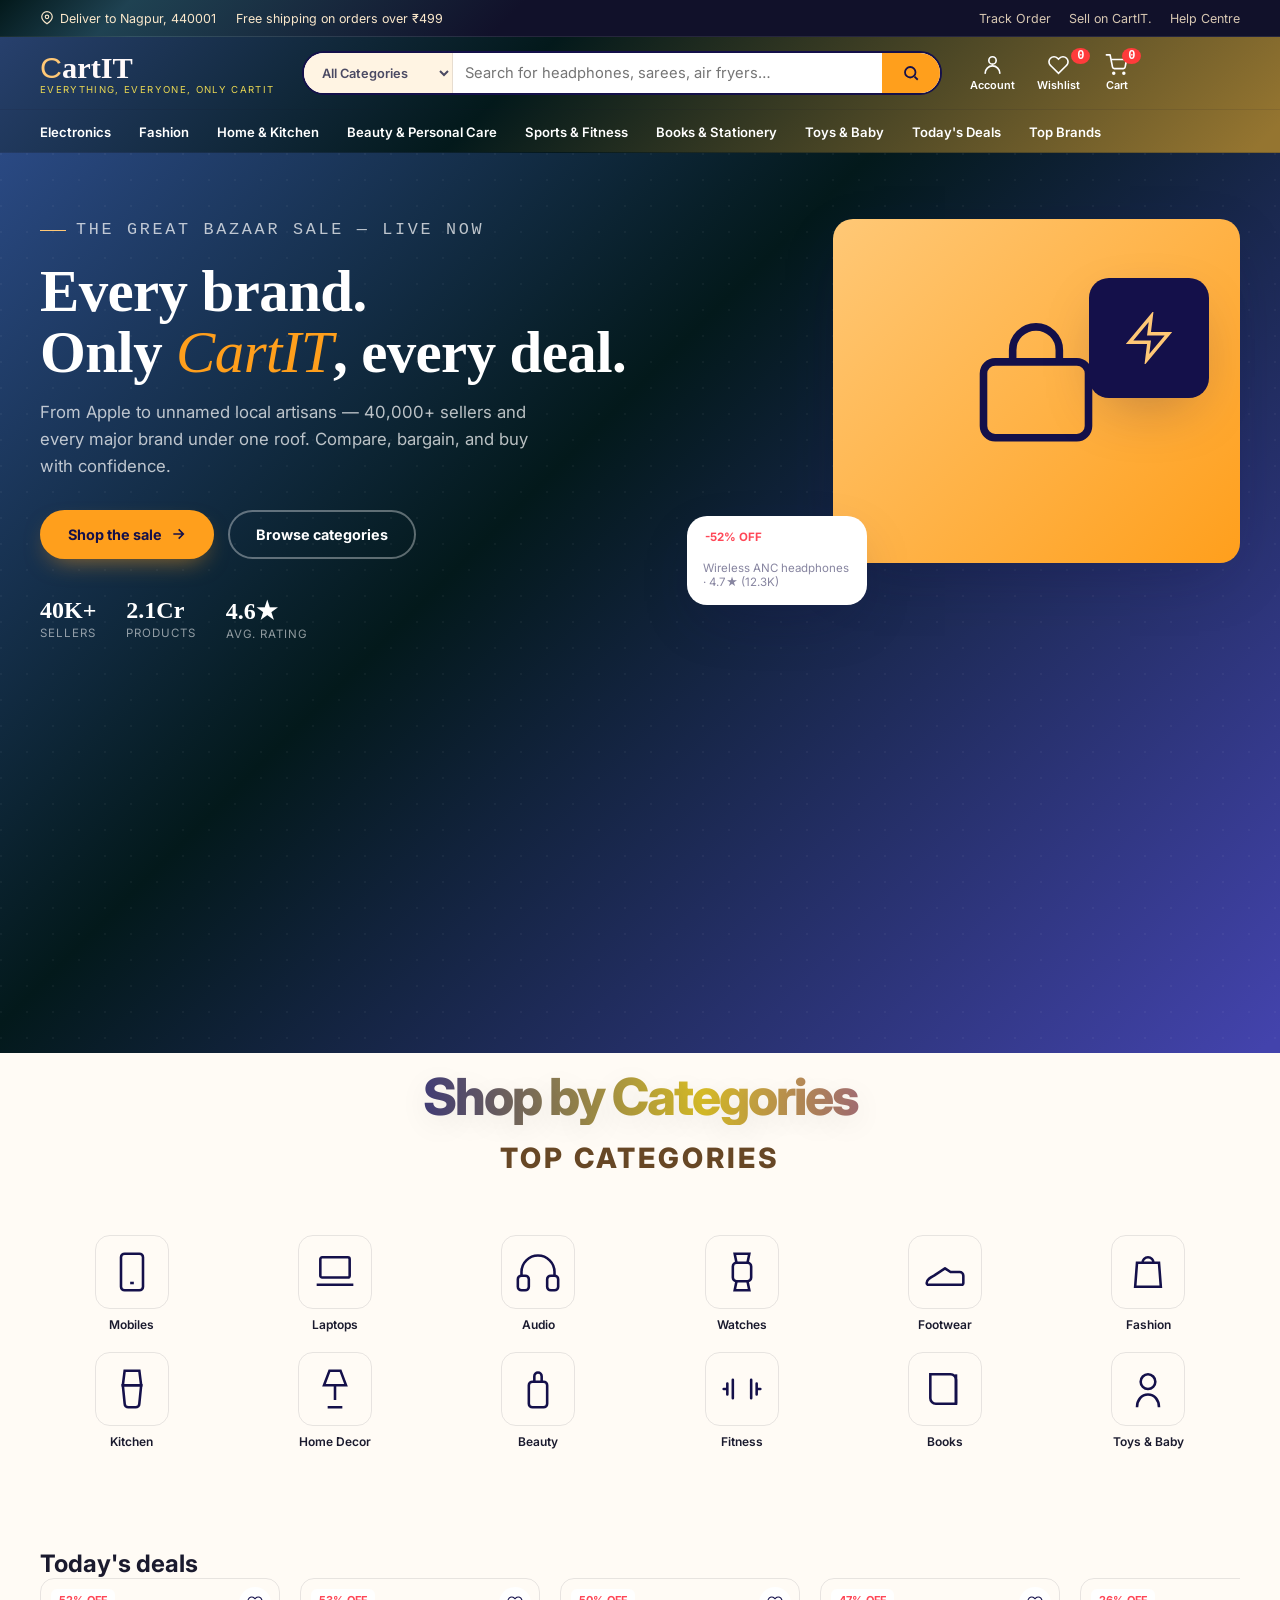
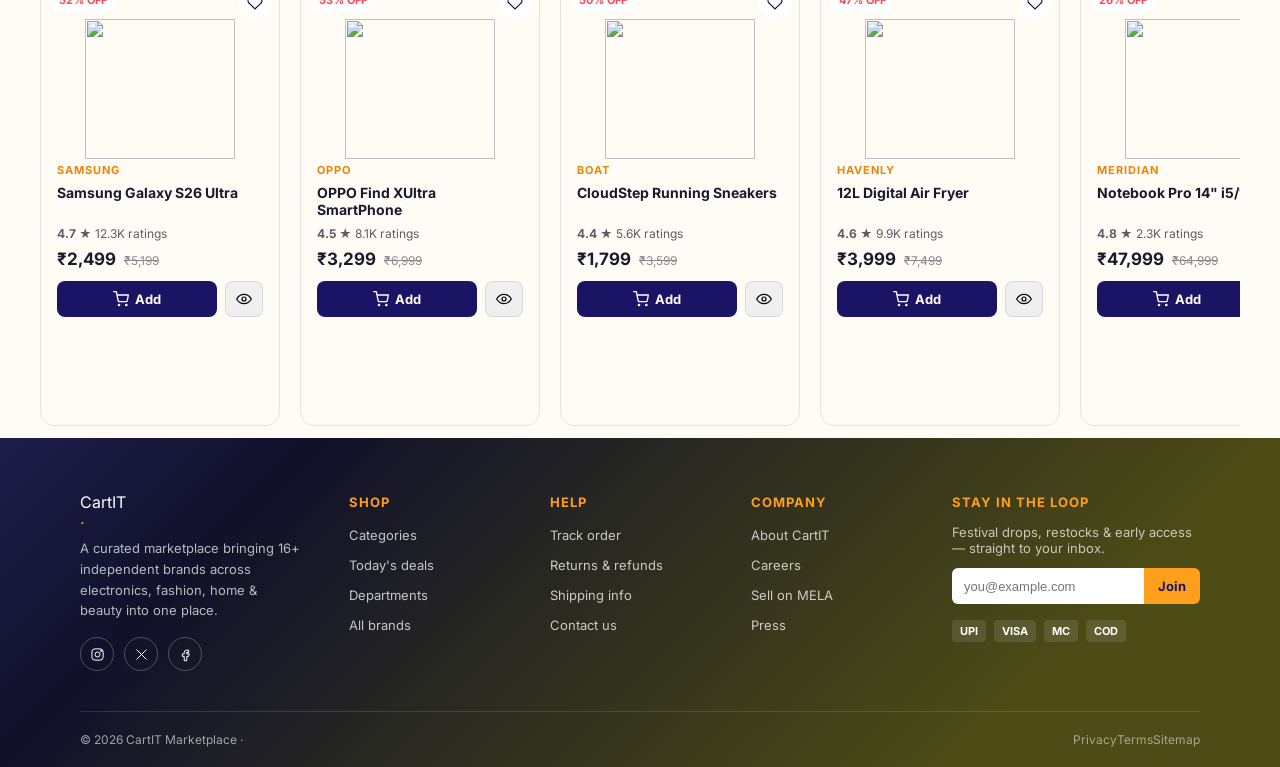
==== CartIt.html @ 7a9d3c43 "first commit" ====
<!DOCTYPE html>
<html lang="en">
<head>
    <meta charset="UTF-8">
    <meta name="viewport" content="width=device-width, initial-scale=1.0">
    <title>CartIt</title>
    <link rel="stylesheet" href="style.css">
    <link href="https://fonts.googleapis.com/css2?family=Inter:wght@400;500;600;700;800&display=swap" rel="stylesheet">
</head>
<body>

    <!-- -------------------- Top Bar -------------------- -->

<div class="Top-bar">
    <div class="wrap">
        <ul class="Top-bar__left">
            <li>
                <svg width="14" height="14" viewBox="0 0 24 24" fill="none" stroke="currentColor" stroke-width="2"><path d="M21 10c0 6-9 12-9 12s-9-6-9-12a9 9 0 0 1 18 0z"/><circle cx="12" cy="10" r="3"/></svg>
                    Deliver to Nagpur, 440001
            </li>
            <li>Free shipping on orders over ₹499</li>
        </ul>
        <ul class="Top-bar__right">
            <li><a href="#">Track Order</a></li>
            <li><a href="#">Sell on CartIT.</a></li>
            <li><a href="#">Help Centre</a></li>
        </ul>
    </div>
</div>

    <!-- ---------------------- Header -------------------  -->

<header class="site-header">
  <div class="wrap site-header__row">
        <a href="#" class="logo" >
          <span class="logo__mark"><span>C</span>artIT</span>
          <span class="logo__tag">everything, everyone, only CartIT</span>
        </a>

    <form class="searchbar">
          <select aria-label="Choose category">
            <option>All Categories</option>
            <option>Electronics</option>
            <option>Fashion</option>
            <option>Home & Kitchen</option>
            <option>Beauty</option>
            <option>Sports</option>
          </select>
      <input id="search-input" type="search" placeholder="Search for headphones, sarees, air fryers…">
      <button type="submit" >
        <svg width="18" height="18" viewBox="0 0 24 24" fill="none" stroke="#14104A" stroke-width="2.4"><circle cx="11" cy="11" r="7"/><path d="m21 21-4.3-4.3"/></svg>
      </button>
    </form>

    <nav class="header-actions" >
      <a href="#" class="header-action">
        <svg viewBox="0 0 24 24" fill="none" stroke-width="1.8" stroke-linecap="round"><path d="M20 21a8 8 0 1 0-16 0"/><circle cx="12" cy="7" r="4"/></svg>
        <span>Account</span>
      </a>
      <a href="#" class="header-action" id="wishlist-nav">
        <svg viewBox="0 0 24 24" fill="none" stroke-width="1.8" stroke-linecap="round"><path d="M20.8 4.6a5.5 5.5 0 0 0-7.8 0L12 5.6l-1-1a5.5 5.5 0 0 0-7.8 7.8l1 1L12 21l7.8-7.6 1-1a5.5 5.5 0 0 0 0-7.8z"/></svg>
        <span>Wishlist</span>
        <span class="badge" id="wishlist-count">0</span>
      </a>
     <button class="header-action" id="cart-toggle">
  <svg viewBox="0 0 24 24" fill="none" stroke="currentColor" stroke-width="1.8" stroke-linecap="round" stroke-linejoin="round">
    <circle cx="9" cy="21" r="1"/>
    <circle cx="20" cy="21" r="1"/>
    <path d="M1 1h4l2.68 13.39a2 2 0 0 0 2 1.61h9.72a2 2 0 0 0 2-1.61L23 6H6"/>
  </svg>
  <span>Cart</span>
  <span class="badge" id="cart-count">0</span>
</button>
      <button class="menu-toggle" >
        <svg width="24" height="24" viewBox="0 0 24 24" fill="none" stroke="#14104A" stroke-width="2"><path d="M4 6h16M4 12h16M4 18h16"/></svg>
      </button>
    </nav>
  </div>

  <nav class="category-nav" >
    <div class="wrap">
      <ul>
        <li><a href="#categories">Electronics</a></li>
        <li><a href="#categories">Fashion</a></li>
        <li><a href="#categories">Home & Kitchen</a></li>
        <li><a href="#categories">Beauty & Personal Care</a></li>
        <li><a href="#categories">Sports & Fitness</a></li>
        <li><a href="#categories">Books & Stationery</a></li>
        <li><a href="#categories">Toys & Baby</a></li>
        <li><a href="#deals">Today's Deals</a></li>
        <li><a href="#brands">Top Brands</a></li>
      </ul>
    </div>
  </nav>
</header>


<!-- ------------------------------------------------ Hero ------------------------------------------------------------ -->
<main>
<section class="hero">
  <div class="wrap">
    <div class="hero__copy">
      <p class="hero__eyebrow">The Great Bazaar Sale — Live Now</p>
      <h1>Every brand.<br>Only <em>CartIT</em>, every deal.</h1>
      <p>From Apple to unnamed local artisans — 40,000+ sellers and every major brand under one roof. Compare, bargain, and buy with confidence.</p>
      <div class="hero__actions">
        <a href="#deals" class="btn btn--primary">
          Shop the sale
          <svg width="16" height="16" viewBox="0 0 24 24" fill="none" stroke="currentColor" stroke-width="2.4"><path d="M5 12h14M13 5l7 7-7 7"/></svg>
        </a>
        <a href="#categories" class="btn btn--ghost">Browse categories</a>
      </div>
      <div class="hero__stats">
        <div><strong>40K+</strong><span>Sellers</span></div>
        <div><strong>2.1Cr</strong><span>Products</span></div>
        <div><strong>4.6★</strong><span>Avg. rating</span></div>
      </div>
    </div>

    <div class="hero__visual" >
      <div class="hero-card hero-card--main">
        <svg width="140" height="140" viewBox="0 0 24 24" fill="none" stroke="#14104A" stroke-width="1.3"><rect x="3" y="7" width="18" height="13" rx="2"/><path d="M8 7V5a4 4 0 0 1 8 0v2"/></svg>
      </div>
      <div class="hero-card hero-card--float">
        <svg viewBox="0 0 24 24" fill="none" stroke-width="1.6" stroke-linecap="round"><path d="M13 2 3 14h9l-1 8 10-12h-9l1-8z"/></svg>
      </div>
      <div class="hero-card hero-card--tag">
        <span class="price-tag rose">-52% OFF</span>
        <strong>₹2,499</strong>
        <span>Wireless ANC headphones · 4.7★ (12.3K)</span>
      </div>
    </div>
  </div>
</section>


<!-- ---------------------------------  Category Grid ---------------------------------------------------------------------- -->


        <div class="heading">
            <p class="main-title">Shop by Categories</p>
            <h2 class="sub-title">Top Categories</h2>
        </div>

<!-- -----------------------------------------  CATEGORIES ------------------------------------- -->


<section class="section" id="categories">
  <div class="wrap">
    <ul class="cat-grid">
      <li class="cat-tile"><a href="#" class="cat-tile__ring"><svg viewBox="0 0 24 24" fill="none" stroke="#14104A" stroke-width="1.4"><rect x="6" y="2" width="12" height="20" rx="2"/><path d="M11 18h2"/></svg></a><span>Mobiles</span></li>
      <li class="cat-tile"><a href="#" class="cat-tile__ring"><svg viewBox="0 0 24 24" fill="none" stroke="#14104A" stroke-width="1.4"><rect x="4" y="4" width="16" height="11" rx="1"/><path d="M2 19h20"/></svg></a><span>Laptops</span></li>
      <li class="cat-tile"><a href="#" class="cat-tile__ring"><svg viewBox="0 0 24 24" fill="none" stroke="#14104A" stroke-width="1.4" stroke-linecap="round"><path d="M3 14v-2a9 9 0 0 1 18 0v2"/><rect x="1" y="14" width="6" height="8" rx="2"/><rect x="17" y="14" width="6" height="8" rx="2"/></svg></a><span>Audio</span></li>
      <li class="cat-tile"><a href="#" class="cat-tile__ring"><svg viewBox="0 0 24 24" fill="none" stroke="#14104A" stroke-width="1.4"><rect x="7" y="7" width="10" height="10" rx="2"/><path d="M9 7 8 2h8l-1 5M9 17l-1 5h8l-1-5"/></svg></a><span>Watches</span></li>
      <li class="cat-tile"><a href="#" class="cat-tile__ring"><svg viewBox="0 0 24 24" fill="none" stroke="#14104A" stroke-width="1.4" stroke-linecap="round" stroke-linejoin="round"><path d="M2 18c0-2 2-3 4-4l6-4 3 2h5a2 2 0 0 1 2 2v4a1 1 0 0 1-1 1H3a1 1 0 0 1-1-1z"/></svg></a><span>Footwear</span></li>
      <li class="cat-tile"><a href="#" class="cat-tile__ring"><svg viewBox="0 0 24 24" fill="none" stroke="#14104A" stroke-width="1.4"><path d="M6 7h12l1 13H5z"/><path d="M9 7a3 3 0 0 1 6 0"/></svg></a><span>Fashion</span></li>
      <li class="cat-tile"><a href="#" class="cat-tile__ring"><svg viewBox="0 0 24 24" fill="none" stroke="#14104A" stroke-width="1.4"><path d="M8 2h8l1 8H7z"/><path d="M7 10h10l-1 10a2 2 0 0 1-2 2H10a2 2 0 0 1-2-2z"/></svg></a><span>Kitchen</span></li>
      <li class="cat-tile"><a href="#" class="cat-tile__ring"><svg viewBox="0 0 24 24" fill="none" stroke="#14104A" stroke-width="1.4"><path d="M9 2h6l3 8H6z"/><path d="M12 10v8M8 22h8"/></svg></a><span>Home Decor</span></li>
      <li class="cat-tile"><a href="#" class="cat-tile__ring"><svg viewBox="0 0 24 24" fill="none" stroke="#14104A" stroke-width="1.4"><rect x="7" y="8" width="10" height="14" rx="2"/><path d="M10 8V5a2 2 0 0 1 4 0v3"/></svg></a><span>Beauty</span></li>
      <li class="cat-tile"><a href="#" class="cat-tile__ring"><svg viewBox="0 0 24 24" fill="none" stroke="#14104A" stroke-width="1.4" stroke-linecap="round"><path d="M4 9v6M20 9v6M2 12h2M20 12h2M7 7v10M17 7v10"/></svg></a><span>Fitness</span></li>
      <li class="cat-tile"><a href="#" class="cat-tile__ring"><svg viewBox="0 0 24 24" fill="none" stroke="#14104A" stroke-width="1.4"><path d="M4 4h11a3 3 0 0 1 3 3v13H7a3 3 0 0 1-3-3z"/><path d="M18 4v16"/></svg></a><span>Books</span></li>
      <li class="cat-tile"><a href="#" class="cat-tile__ring"><svg viewBox="0 0 24 24" fill="none" stroke="#14104A" stroke-width="1.4"><circle cx="12" cy="8" r="4"/><path d="M6 22c0-4 2.5-7 6-7s6 3 6 7"/></svg></a><span>Toys &amp; Baby</span></li>
    </ul>
  </div>
</section>

<!-- ----------------------------------------- DEALS ------------------------------------------------------------------------------------ -->
<section class="section" id="deals" >
  <div class="wrap">
    <h2>Today's deals</h2>
    <div class="deals-scroller">

      <article class="product-card">
        <div class="product-card__media pc-p1">
          <span class="price-tag rose">52% OFF</span>
         <label for="wish-1" class="product-card__wishlist"><svg viewBox="0 0 24 24" fill="none" stroke="#14104A" stroke-width="1.8"><path d="M20.8 4.6a5.5 5.5 0 0 0-7.8 0L12 5.6l-1-1a5.5 5.5 0 0 0-7.8 7.8l1 1L12 21l7.8-7.6 1-1a5.5 5.5 0 0 0 0-7.8z"/></svg></label>
          <img class="img-cards" src="https://images.samsung.com/is/image/samsung/p6pim/in/s2602/gallery/in-galaxy-s26-ultra-s948-sm-s948bzvbins-thumb-550793679?$216_216_PNG$" alt="">
        </div>
        <div class="product-card__body">
          <span class="product-card__brand">Samsung</span>
          <h3 class="product-card__name">Samsung Galaxy S26 Ultra</h3>
          <div class="product-card__rating"><strong>4.7 ★</strong> 12.3K ratings</div>
          <div class="product-card__price"><strong>₹2,499</strong><s>₹5,199</s></div>
          <div class="product-card__cta">
            <button class="add-to-cart"><svg viewBox="0 0 24 24" fill="none" stroke-width="2" stroke-linecap="round" stroke-linejoin="round"><circle cx="9" cy="21" r="1"/><circle cx="20" cy="21" r="1"/><path d="M1 1h4l2.68 13.39a2 2 0 0 0 2 1.61h9.72a2 2 0 0 0 2-1.61L23 6H6"/></svg>Add</button>
            <button class="icon-btn" aria-label="Quick view"><svg viewBox="0 0 24 24" fill="none" stroke-width="1.8"><path d="M1 12s4-7 11-7 11 7 11 7-4 7-11 7-11-7-11-7z"/><circle cx="12" cy="12" r="3"/></svg></button>
          </div>
        </div>
      </article>

      <article class="product-card">
        <div class="product-card__media">
          <span class="price-tag rose">53% OFF</span>
          <label for="wish-2" class="product-card__wishlist"><svg viewBox="0 0 24 24" fill="none" stroke="#14104A" stroke-width="1.8"><path d="M20.8 4.6a5.5 5.5 0 0 0-7.8 0L12 5.6l-1-1a5.5 5.5 0 0 0-7.8 7.8l1 1L12 21l7.8-7.6 1-1a5.5 5.5 0 0 0 0-7.8z"/></svg></label>
           <img class="img-cards" src="https://images.samsung.com/is/image/samsung/p6pim/in/s2602/gallery/in-galaxy-s26-ultra-s948-sm-s948bzvbins-thumb-550793679?$216_216_PNG$" alt="">
        </div>
        <div class="product-card__body">
          <span class="product-card__brand">Oppo</span>
          <h3 class="product-card__name"> OPPO Find XUltra SmartPhone</h3>
          <div class="product-card__rating"><strong>4.5 ★</strong> 8.1K ratings</div>
          <div class="product-card__price"><strong>₹3,299</strong><s>₹6,999</s></div>
          <div class="product-card__cta">
            <button class="add-to-cart"><svg viewBox="0 0 24 24" fill="none" stroke-width="2" stroke-linecap="round" stroke-linejoin="round"><circle cx="9" cy="21" r="1"/><circle cx="20" cy="21" r="1"/><path d="M1 1h4l2.68 13.39a2 2 0 0 0 2 1.61h9.72a2 2 0 0 0 2-1.61L23 6H6"/></svg>Add</button>
            <button class="icon-btn" aria-label="Quick view"><svg viewBox="0 0 24 24" fill="none" stroke-width="1.8"><path d="M1 12s4-7 11-7 11 7 11 7-4 7-11 7-11-7-11-7z"/><circle cx="12" cy="12" r="3"/></svg></button>
          </div>
        </div>
      </article>

      <article class="product-card">
        <div class="product-card__media">
          <span class="price-tag rose">50% OFF</span>
          <label for="wish-3" class="product-card__wishlist"><svg viewBox="0 0 24 24" fill="none" stroke="#14104A" stroke-width="1.8"><path d="M20.8 4.6a5.5 5.5 0 0 0-7.8 0L12 5.6l-1-1a5.5 5.5 0 0 0-7.8 7.8l1 1L12 21l7.8-7.6 1-1a5.5 5.5 0 0 0 0-7.8z"/></svg></label>
          <img class="img-cards" src="https://images.samsung.com/is/image/samsung/p6pim/in/s2602/gallery/in-galaxy-s26-ultra-s948-sm-s948bzvbins-thumb-550793679?$216_216_PNG$" alt="">
        </div>
        <div class="product-card__body">
          <span class="product-card__brand">Boat    </span>
          <h3 class="product-card__name">CloudStep Running Sneakers</h3>
          <div class="product-card__rating"><strong>4.4 ★</strong> 5.6K ratings</div>
          <div class="product-card__price"><strong>₹1,799</strong><s>₹3,599</s></div>
          <div class="product-card__cta">
            <button class="add-to-cart"><svg viewBox="0 0 24 24" fill="none" stroke-width="2" stroke-linecap="round" stroke-linejoin="round"><circle cx="9" cy="21" r="1"/><circle cx="20" cy="21" r="1"/><path d="M1 1h4l2.68 13.39a2 2 0 0 0 2 1.61h9.72a2 2 0 0 0 2-1.61L23 6H6"/></svg>Add</button>
            <button class="icon-btn" aria-label="Quick view"><svg viewBox="0 0 24 24" fill="none" stroke-width="1.8"><path d="M1 12s4-7 11-7 11 7 11 7-4 7-11 7-11-7-11-7z"/><circle cx="12" cy="12" r="3"/></svg></button>
          </div>
        </div>
      </article>

      <article class="product-card">
        <div class="product-card__media">
          <span class="price-tag rose">47% OFF</span>
          <label for="wish-4" class="product-card__wishlist"><svg viewBox="0 0 24 24" fill="none" stroke="#14104A" stroke-width="1.8"><path d="M20.8 4.6a5.5 5.5 0 0 0-7.8 0L12 5.6l-1-1a5.5 5.5 0 0 0-7.8 7.8l1 1L12 21l7.8-7.6 1-1a5.5 5.5 0 0 0 0-7.8z"/></svg></label>
          <img class="img-cards" src="https://images.samsung.com/is/image/samsung/p6pim/in/s2602/gallery/in-galaxy-s26-ultra-s948-sm-s948bzvbins-thumb-550793679?$216_216_PNG$" alt="">
        </div>
        <div class="product-card__body">
          <span class="product-card__brand">Havenly</span>
          <h3 class="product-card__name">12L Digital Air Fryer</h3>
          <div class="product-card__rating"><strong>4.6 ★</strong> 9.9K ratings</div>
          <div class="product-card__price"><strong>₹3,999</strong><s>₹7,499</s></div>
          <div class="product-card__cta">
            <button class="add-to-cart"><svg viewBox="0 0 24 24" fill="none" stroke-width="2" stroke-linecap="round" stroke-linejoin="round"><circle cx="9" cy="21" r="1"/><circle cx="20" cy="21" r="1"/><path d="M1 1h4l2.68 13.39a2 2 0 0 0 2 1.61h9.72a2 2 0 0 0 2-1.61L23 6H6"/></svg>Add</button>
            <button class="icon-btn" aria-label="Quick view"><svg viewBox="0 0 24 24" fill="none" stroke-width="1.8"><path d="M1 12s4-7 11-7 11 7 11 7-4 7-11 7-11-7-11-7z"/><circle cx="12" cy="12" r="3"/></svg></button>
          </div>
        </div>
      </article>

      <article class="product-card">
        <div class="product-card__media">
          <span class="price-tag rose">26% OFF</span>
          <label for="wish-5" class="product-card__wishlist"><svg viewBox="0 0 24 24" fill="none" stroke="#14104A" stroke-width="1.8"><path d="M20.8 4.6a5.5 5.5 0 0 0-7.8 0L12 5.6l-1-1a5.5 5.5 0 0 0-7.8 7.8l1 1L12 21l7.8-7.6 1-1a5.5 5.5 0 0 0 0-7.8z"/></svg></label>
          <img class="img-cards" src="https://images.samsung.com/is/image/samsung/p6pim/in/s2602/gallery/in-galaxy-s26-ultra-s948-sm-s948bzvbins-thumb-550793679?$216_216_PNG$" alt="">
        </div>
        <div class="product-card__body">
          <span class="product-card__brand">Meridian</span>
          <h3 class="product-card__name">Notebook Pro 14" i5/16GB</h3>
          <div class="product-card__rating"><strong>4.8 ★</strong> 2.3K ratings</div>
          <div class="product-card__price"><strong>₹47,999</strong><s>₹64,999</s></div>
          <div class="product-card__cta">
            <button class="add-to-cart"><svg viewBox="0 0 24 24" fill="none" stroke-width="2" stroke-linecap="round" stroke-linejoin="round"><circle cx="9" cy="21" r="1"/><circle cx="20" cy="21" r="1"/><path d="M1 1h4l2.68 13.39a2 2 0 0 0 2 1.61h9.72a2 2 0 0 0 2-1.61L23 6H6"/></svg>Add</button>
            <button class="icon-btn" aria-label="Quick view"><svg viewBox="0 0 24 24" fill="none" stroke-width="1.8"><path d="M1 12s4-7 11-7 11 7 11 7-4 7-11 7-11-7-11-7z"/><circle cx="12" cy="12" r="3"/></svg></button>
          </div>
        </div>
      </article>

      <article class="product-card">
        <div class="product-card__media">
          <span class="price-tag rose">50% OFF</span>
          <label for="wish-6" class="product-card__wishlist"><svg viewBox="0 0 24 24" fill="none" stroke="#14104A" stroke-width="1.8"><path d="M20.8 4.6a5.5 5.5 0 0 0-7.8 0L12 5.6l-1-1a5.5 5.5 0 0 0-7.8 7.8l1 1L12 21l7.8-7.6 1-1a5.5 5.5 0 0 0 0-7.8z"/></svg></label>
          <img class="img-cards" src="https://images.samsung.com/is/image/samsung/p6pim/in/s2602/gallery/in-galaxy-s26-ultra-s948-sm-s948bzvbins-thumb-550793679?$216_216_PNG$" alt="">
        </div>
        <div class="product-card__body">
          <span class="product-card__brand">Petalist</span>
          <h3 class="product-card__name">Everyday Tote Handbag</h3>
          <div class="product-card__rating"><strong>4.3 ★</strong> 3.4K ratings</div>
          <div class="product-card__price"><strong>₹1,299</strong><s>₹2,599</s></div>
          <div class="product-card__cta">
            <button class="add-to-cart"><svg viewBox="0 0 24 24" fill="none" stroke-width="2" stroke-linecap="round" stroke-linejoin="round"><circle cx="9" cy="21" r="1"/><circle cx="20" cy="21" r="1"/><path d="M1 1h4l2.68 13.39a2 2 0 0 0 2 1.61h9.72a2 2 0 0 0 2-1.61L23 6H6"/></svg>Add</button>
            <button class="icon-btn" aria-label="Quick view"><svg viewBox="0 0 24 24" fill="none" stroke-width="1.8"><path d="M1 12s4-7 11-7 11 7 11 7-4 7-11 7-11-7-11-7z"/><circle cx="12" cy="12" r="3"/></svg></button>
          </div>
        </div>
      </article>

      <article class="product-card">
        <div class="product-card__media">
          <span class="price-tag rose">53% OFF</span>
          <label for="wish-7" class="product-card__wishlist"><svg viewBox="0 0 24 24" fill="none" stroke="#14104A" stroke-width="1.8"><path d="M20.8 4.6a5.5 5.5 0 0 0-7.8 0L12 5.6l-1-1a5.5 5.5 0 0 0-7.8 7.8l1 1L12 21l7.8-7.6 1-1a5.5 5.5 0 0 0 0-7.8z"/></svg></label>
          <img class="img-cards" src="https://images.samsung.com/is/image/samsung/p6pim/in/s2602/gallery/in-galaxy-s26-ultra-s948-sm-s948bzvbins-thumb-550793679?$216_216_PNG$" alt="">
        </div>
        <div class="product-card__body">
          <span class="product-card__brand">Bellhaus</span>
          <h3 class="product-card__name">Hydrating Vitamin-C Serum Set</h3>
          <div class="product-card__rating"><strong>4.5 ★</strong> 14.2K ratings</div>
          <div class="product-card__price"><strong>₹699</strong><s>₹1,499</s></div>
          <div class="product-card__cta">
            <button class="add-to-cart"><svg viewBox="0 0 24 24" fill="none" stroke-width="2" stroke-linecap="round" stroke-linejoin="round"><circle cx="9" cy="21" r="1"/><circle cx="20" cy="21" r="1"/><path d="M1 1h4l2.68 13.39a2 2 0 0 0 2 1.61h9.72a2 2 0 0 0 2-1.61L23 6H6"/></svg>Add</button>
            <button class="icon-btn" aria-label="Quick view"><svg viewBox="0 0 24 24" fill="none" stroke-width="1.8"><path d="M1 12s4-7 11-7 11 7 11 7-4 7-11 7-11-7-11-7z"/><circle cx="12" cy="12" r="3"/></svg></button>
          </div>
        </div>
      </article>

      <article class="product-card">
        <div class="product-card__media">
          <span class="price-tag rose">42% OFF</span>
          <label for="wish-8" class="product-card__wishlist"><svg viewBox="0 0 24 24" fill="none" stroke="#14104A" stroke-width="1.8"><path d="M20.8 4.6a5.5 5.5 0 0 0-7.8 0L12 5.6l-1-1a5.5 5.5 0 0 0-7.8 7.8l1 1L12 21l7.8-7.6 1-1a5.5 5.5 0 0 0 0-7.8z"/></svg></label>
          <img class="img-cards" src="https://images.samsung.com/is/image/samsung/p6pim/in/s2602/gallery/in-galaxy-s26-ultra-s948-sm-s948bzvbins-thumb-550793679?$216_216_PNG$" alt="">
        </div>
        <div class="product-card__body">
          <span class="product-card__brand">Craterra</span>
          <h3 class="product-card__name">Adjustable Dumbbell Set 20kg</h3>
          <div class="product-card__rating"><strong>4.6 ★</strong> 1.8K ratings</div>
          <div class="product-card__price"><strong>₹2,899</strong><s>₹4,999</s></div>
          <div class="product-card__cta">
            <button class="add-to-cart"><svg viewBox="0 0 24 24" fill="none" stroke-width="2" stroke-linecap="round" stroke-linejoin="round"><circle cx="9" cy="21" r="1"/><circle cx="20" cy="21" r="1"/><path d="M1 1h4l2.68 13.39a2 2 0 0 0 2 1.61h9.72a2 2 0 0 0 2-1.61L23 6H6"/></svg>Add</button>
            <button class="icon-btn"><svg width="24" height="24" viewBox="0 0 24 24" fill="none" stroke="currentColor" stroke-width="2" stroke-linecap="round" stroke-linejoin="round" class="feather feather-eye"><path d="M1 12s4-8 11-8 11 8 11 8-4 8-11 8-11-8-11-8z"></path><circle cx="12" cy="12" r="3"></circle></svg></button>
          </div>
        </div>
      </article>

    </div>
  </div>
</section>

</main>

<!-- --------------------------------------------------- Footer ------------------------------------------------------------------- -->


<footer class="site-footer">
  <div class="wrap">
    <div class="footer-grid">

      <div class="footer-brand">
        <div class="logo">CartIT<span>.</span></div>
        <p>A curated marketplace bringing 16+ independent brands across electronics, fashion, home & beauty into one place.</p>
        <div class="footer-social">
          <a href="#"><svg viewBox="0 0 24 24" fill="none" stroke-width="1.6"><rect x="3" y="3" width="18" height="18" rx="5"/><circle cx="12" cy="12" r="4"/><circle cx="17.5" cy="6.5" r="1"/></svg></a>
          <a href="#"><svg viewBox="0 0 24 24" fill="none" stroke-width="1.6"><path d="M4 4l16 16M20 4L4 20"/></svg></a>
          <a href="#"><svg viewBox="0 0 24 24" fill="none" stroke-width="1.6"><path d="M14 9h3V5h-3a4 4 0 0 0-4 4v2H7v4h3v7h4v-7h3l1-4h-4v-2a1 1 0 0 1 1-1z"/></svg></a>
        </div>
        
      </div>

      <nav class="footer-col">
        <h4>Shop</h4>
        <ul>
          <li><a href="#categories">Categories</a></li>
          <li><a href="#deals">Today's deals</a></li>
          <li><a href="#shop">Departments</a></li>
          <li><a href="#">All brands</a></li>
        </ul>
      </nav>

      <nav class="footer-col">
        <h4>Help</h4>
        <ul>
          <li><a href="#">Track order</a></li>
          <li><a href="#">Returns & refunds</a></li>
          <li><a href="#">Shipping info</a></li>
          <li><a href="#">Contact us</a></li>
        </ul>
      </nav>

      <nav class="footer-col">
        <h4>Company</h4>
        <ul>
          <li><a href="#">About CartIT</a></li>
          <li><a href="#">Careers</a></li>
          <li><a href="#">Sell on MELA</a></li>
          <li><a href="#">Press</a></li>
        </ul>
      </nav>

      <div class="footer-col footer-newsletter">
        <h4>Stay in the loop</h4>
        <p>Festival drops, restocks & early access — straight to your inbox.</p>
        <form action="#" method="get">
          <input type="email" name="footer-email" placeholder="you@example.com" required>
          <button type="submit">Join</button>
        </form>
        <div class="footer-payments">
          <span>UPI</span><span>VISA</span><span>MC</span><span>COD</span>
        </div>
      </div>

    </div>

    <div class="footer-bottom">
      <span>© 2026 CartIT Marketplace · </span>
      <div>
        <a href="#">Privacy</a><a href="#">Terms</a><a href="#">Sitemap</a>
      </div>
    </div>
  </div>
</footer>

    

    <script src="script.js"></script>
</body>
</html>
---- style.css ----
*{
  margin: 0;
  padding: 0;
  box-sizing: border-box;
}

 /* ---------------------------------- Design and Colors -------------------------------------- */

:root{
  --indigo-950: #14104A;
  --indigo-900: #1B1464;
  --indigo-700: #2E2178;
  --indigo-500: #4A3B9E;
  --marigold-600: #E8850A;
  --marigold-500: #FF9F1C;
  --marigold-300: #FFC876;
  --rose-500: #FF4757;
  --green-600: #0F9D58;
  --paper-0: #FFFBF5;
  --paper-50: #FFF4E3;
  --paper-100: #FBE8CB;
  --ink-900: #1A1A2E;
  --ink-600: #4B4A63;
  --ink-400: #8785A0;
  --line: rgba(26,26,46,0.10);
  --line2:rgba(255,255,255,0.09);

  --main-gradient: linear-gradient(135deg, #1f4252, #203A43, #2C5364);

  --font-display: "Fraunces", serif;
  --font-body: "Inter", -apple-system, sans-serif;
  --font-mono: "JetBrains Mono", monospace;
  --grad-primary:linear-gradient(120deg,#57babd 0%,#be5ca6 35%,#da6570 70%,#FFC369 100%);

  --radius-sm: 6px;
  --radius-md: 12px;
  --radius-lg: 20px;
  --shadow-card: 0 1px 2px rgba(26,26,46,0.06), 0 8px 24px -12px rgba(26,26,46,0.18);
  --shadow-pop: 0 20px 60px -20px rgba(20,16,74,0.35);
  --ease: cubic-bezier(.22,1,.36,1);


}

body{
  margin:0;
  font-family:var(--font-body);
  color:var(--ink-900);
  background:var(--paper-0);
  overflow-x:hidden;
}

img,svg{
  display:block;
  max-width:100%; 
}

a{ 
  color:inherit;
  text-decoration:none; 
}

button{ 
  font-family:inherit; 
  cursor:pointer; 
}

ul{ 
  margin:0; 
  padding:0; 
  list-style:none; 
}

h1,h2,h3,h4,p{
  margin:0; 
}

:focus-visible{ 
  outline:3px solid var(--marigold-500);
  outline-offset:2px; 
}

.wrap{
  max-width:1320px;
  margin-inline:auto;
  padding-inline:clamp(16px,4vw,40px);
}

/*-------------------------------- Top Bar---------------------------- */


.Top-bar{
  background:var(--main-gradient);
  color:var(--paper-100);
  font-size:.78rem;
  top:0;
  z-index:50;
  background:rgba(10,7,20,0.7)
  ;backdrop-filter:blur(20px);
  border-bottom:1px solid var(--line2);
  background: linear-gradient(135deg , #03191b 0% , #1f4252 10% , #11112a 40%);
}
.Top-bar .wrap{
    display:flex;
    justify-content:space-between;
    align-items:center;
    height:36px;
    gap:20px;
}

.Top-bar__left{
    display:flex;
    gap:20px; 
    align-items:center;
}

.Top-bar__left li{
    display:flex; 
    align-items:center; 
    gap:6px; 
}

.Top-bar__right{
    display:flex; 
    gap:18px; 
}

.Top-bar a{
    opacity:.85; 
    transition:opacity .2s; 
}

.Top-bar a:hover{
    opacity:1; 
}


/* -------------------------------------- Header  ------------------------------------ */



.site-header{
  position:sticky;
  top:0; 
  z-index:100;
  background:var(--paper-0);
  border-bottom:1px solid var(--line);
  /* background:linear-gradient(120deg, var(--paper-0) 0%, var(--paper-50) 55%, var(--paper-100) 100%);
  background:linear-gradient(120deg, var(--paper-100) 0%, var(--paper-50) 55%, var(--paper-100) 100%); */
  /* background: linear-gradient(135deg , #1b3538 0% , #758c92 20% , #a9bfc8 40%); */
  background: linear-gradient(135deg, #27406d 0%, #03191b 40% , #957530 98%);
  
  
}

.site-header__row{
  display:flex;
  align-items:center;
  gap:28px;
  padding-block:14px;
  
}

.logo{
  display:flex;
  flex-direction:column;
  line-height:1;
  flex-shrink:0;
}

.logo__mark{
  font-family:var(--font-display);
  font-weight:700;
  font-size:1.9rem;
  color:var(--indigo-950);
  color: rgb(255, 249, 249);
 
}

.logo__mark span{ 
  color: var(--marigold-300);
  font-family: 'Franklin Gothic Medium', 'Arial Narrow', Arial, sans-serif;
  font-family: Impact, Haettenschweiler, 'Arial Narrow Bold', sans-serif;
  font-weight: normal;
}

.logo__tag{
  font-size:.6rem;
  letter-spacing:.14em;
  text-transform:uppercase;
  color: #e9d752;;
  margin-top:2px;
}

.searchbar{
  flex:1;
  display:flex;
  max-width:640px;
  border:2px solid var(--indigo-950);
  border-radius:999px;
  overflow:hidden;
  background:#fff;
  transition:box-shadow .25s var(--ease);
}

.searchbar:focus-within{ 
  box-shadow:0 0 0 4px rgba(240, 240, 240, 0.28); 
}

.searchbar select{
  border:none; 
  background:var(--paper-50);
  font-family:var(--font-body); 
  font-size:.8rem; 
  font-weight:600;
  color:var(--ink-600); 
  padding-inline:14px;
  border-right:1px solid var(--line);
}

.searchbar input{
  flex:1; border:none; padding:11px 12px;
  font-family:var(--font-body); 
  font-size:.92rem; 
  color:var(--ink-900);
  min-width:0;
}

.searchbar input:focus{ 
  outline:none; 
}

.searchbar button{
  background:var(--marigold-500); 
  border:none; 
  padding-inline:20px;
  display:flex; 
  align-items:center; 
  justify-content:center;
  transition:background .2s;
}

.searchbar button:hover{ 
  background:var(--marigold-600); 
}


.header-actions{
  display:flex; 
  align-items:center; 
  gap:22px; 
  flex-shrink:0;
}

.header-action{
  display:flex; 
  flex-direction:column; 
  align-items:center; 
  gap:2px;
  font-size:.68rem; 
  font-weight:600; 
  color: white;
  position:relative;
  background: transparent;   
  border: none;              
  color: #fff; 
}

.header-action svg{ 
  width:29px; 
  height:22px; 
  stroke:white; 
}

.header-action:hover svg{ 
  stroke: #c96565; 
}

.badge{
  position:absolute; 
  top:-6px; 
  right:-10px;
  background:var(--rose-500); 
  color:#fff;
  font-family:var(--font-mono); 
  font-size:.62rem; 
  font-weight:700;
  min-width:16px; 
  height:16px; 
  border-radius:999px;
  display:flex; 
  align-items:center; 
  justify-content:center;
  padding:0 3px;
}

.menu-toggle{ 
  display:none; 
  background:none; 
  border:none;  
}


.badge {
  background-color: #ff3b3b;
  color: white;
  font-size: 12px;
  border-radius: 50%;
  padding: 2px 6px;
  margin-left: 4px;
}



/* ------------------------ category nav ----------------------------------------------------- */

.category-nav{
  border-top:1px solid var(--line);
}

.category-nav ul{
  display:flex; 
  gap:28px; 
  overflow-x:auto; 
  padding-block:11px;
  scrollbar-width:none;
}


.category-nav a{
  font-size:.82rem; 
  font-weight:600; 
  /* color:var(--ink-600); */
  color: white;
  white-space:nowrap; 
  position:relative; 
  padding-bottom:4px;
}

.category-nav a::after{
  content:""; 
  position:absolute; 
  left:0; 
  bottom:-2px; 
  height:1px; 
  width:0;
  background:var(--marigold-500); 
  /* transition:width .25s var(--ease); */
}

.category-nav a:hover{ 
  color: #f6838d; 
}

.category-nav a:hover::after{ 
  width:100%; 
}


/* **************************************************************** Hero Section ************************************************************ */


.hero{
  position:relative;
  /* background:linear-gradient(160deg,var(--indigo-950) 0%,var(--indigo-900) 55%,var(--indigo-700) 100%); */
  overflow:hidden;
  padding-block:64px;
  background: linear-gradient(135deg, #2a4983 0%, #03191b 40% , #4343ac 99%);
  min-height: 100vh;
  color: #ffffff;
}

.hero::before{
  content:"";
  position:absolute; inset:0;
  background-image:radial-gradient(circle at 1px 1px, rgba(255,255,255,.08) 1px, transparent 0);
  background-size:26px 26px;
  opacity:.5;
}

.hero .wrap{
  position:relative;
  display:grid;
  grid-template-columns:1.1fr .9fr;
  gap:40px;
  align-items:center;
}

.hero__eyebrow{
  font-family:var(--font-mono);
  font-size:.72rem; 
  letter-spacing:.16em; 
  text-transform:uppercase;
  color:var(--marigold-300);
  display:flex; 
  align-items:center; 
  gap:10px;
}

.hero__eyebrow::before{ content:""; 
  width:26px; 
  height:1px; 
  background:var(--marigold-300); 
}

.hero h1{
  font-family:var(--font-display);
  font-weight:600;
  font-size:clamp(2.4rem,4.6vw,4.1rem);
  line-height:1.03;
  color:#fff;
  margin-block:18px 16px;
  letter-spacing:-.01em;
}

.hero h1 em{
  font-style:italic; 
  font-weight:500; 
  color:var(--marigold-500);
}

.hero p{
  font-size:1.05rem; 
  color:rgba(255,255,255,.72); 
  max-width:46ch; 
  line-height:1.6;
}

.hero__actions{ 
  display:flex; 
  gap:14px; 
  margin-top:30px; 
  flex-wrap:wrap;

}

.btn{
  display:inline-flex; 
  align-items:center; 
  gap:8px;
  font-weight:700; 
  font-size:.9rem;
  padding:14px 26px; 
  border-radius:999px; 
  border:2px solid transparent;
  transition:transform .2s var(--ease), background .2s, box-shadow .2s;
}

.btn:active{ 
  transform:scale(.97); 
}

.btn--primary{
  background:var(--marigold-500); color:var(--indigo-950);
  box-shadow:0 10px 24px -10px rgba(255,159,28,.6);
}

.btn--primary:hover{ 
  background:var(--marigold-300); 
  transform:translateY(-2px); 
}

.btn--ghost{
  border-color:rgba(255,255,255,.35); 
  color:#fff;
}

.btn--ghost:hover{ 
  border-color:#fff; 
  background:rgba(255,255,255,.08); 
}

.btn--dark{ 
  background:var(--indigo-950); 
  color:#fff; 
}

.btn--dark:hover{ 
  background:var(--indigo-700); 
  transform:translateY(-2px); 
}

.hero__stats{ 
  display:flex; 
  gap:30px; 
  margin-top:38px; 
}

.hero__stats div{ 
  display:flex; 
  flex-direction:column; 

}

.hero__stats strong{ 
  font-family:var(--font-display); 
  font-size:1.5rem; 
  color:#fff;

}

.hero__stats span{ 
  font-size:.72rem; 
  color:rgba(255,255,255,.55); 
  text-transform:uppercase; 
  letter-spacing:.08em; 
  margin-top:2px; 

}

.hero__visual{ 
  position:relative; 
  height:420px; 
}

.hero-card{
  position:absolute;
  border-radius:var(--radius-lg);
  box-shadow:var(--shadow-pop);
  overflow:hidden;
}
.hero-card--main{
  width:78%; height:82%; 
  right:0; 
  top:0;
  background:linear-gradient(135deg,var(--marigold-300),var(--marigold-500));
  display:flex; 
  align-items:center; 
  justify-content:center;
}

.hero-card--tag{
  left:-6%; 
  bottom:8%; 
  width:180px; 
  padding:16px;
  background:#fff; 
  display:flex; 
  flex-direction:column; 
  gap:8px;
}

.hero-card--tag .price-tag{ 
  align-self:flex-start;

}

.hero-card--tag strong{ 
  font-family:var(--font-display); 
  font-size:1.1rem; 
}

.hero-card--tag span{ 
  font-size:.72rem; 
  color:var(--ink-400);

}

.hero-card--float{
  right:6%; 
  top:14%; 
  width:120px; 
  height:120px;
  background:var(--indigo-950); 
  display:flex; 
  align-items:center; 
  justify-content:center;

}

.hero-card--float svg{ 
  width:52px; 
  height:52px; 
  stroke:var(--marigold-300); 

} 

/* ------------------------------------------   Main  ----------------------------------------------------------------- */



.heading{
  text-align:center;
  margin-bottom:60px;
}

.sub-title{
  display:block;
  font-size:28px;
  font-weight:800;
  letter-spacing:3px;
  text-transform:uppercase;
  color:#674725;
  margin-bottom:14px;
}

.main-title{

  font-size:51px;
  font-weight:800;
  line-height:1.1;
  margin: 16px;
  background:linear-gradient(90deg,#2b4787 0%, #312E81 30%, #d9be28 55%,#6d1ebc 80%,#16cec2 100%);
  -webkit-background-clip:text;
  -webkit-text-fill-color:transparent;
  background-clip:text;
  letter-spacing:-2px;
  text-shadow:0px 8px 30px rgba(0,0,0,.08);
} 

/* ---------- ------------------------- categories =================================---------- */

.cat-grid{
  display:grid;
  grid-template-columns:repeat(6,1fr);
  gap:20px;
  margin-bottom: 100px;
}

.cat-tile{
  display:flex;
  flex-direction:column;
  align-items:center;
  gap:8px;
  font-size:12px;
  font-weight:600;
  text-align:center;
}


.cat-tile__ring{
  width:74px;
  height:74px;
  border-radius:20%;
  background:var(--paper);
  border:1px solid var(--line);
  display:flex;
  align-items:center;
  justify-content:center;
  padding:14px;
  transition:transform .2s,box-shadow .2s;

}

.cat-tile__ring:hover{
  transform:translateY(-10px);
  box-shadow:0 10px 20px rgba(20,16,74,.15);
  background: #85a08d86;
}

/* ---------- deals scroller ---------- */


.deals-scroller{
  display:flex;
  gap:20px;
  overflow-x:auto;
  padding-bottom:12px;
  scroll-snap-type:x mandatory;
}

.deals-scroller .product-card{
  flex:0 0 240px;
  scroll-snap-align:start;
}



/* ---------- -----------------------  product card ------------------------------------------ */


.product-grid{
  display:grid;
  grid-template-columns:repeat(4,1fr);
  gap:20px;
}

.product-card{
  background:var(--paper);
  border:1px solid var(--line);
  border-radius:14px;
  overflow:hidden;
  transition: box-shadow .2s,transform .2s;
}


.product-card:hover{
  box-shadow:0 14px 28px rgba(20,16,74,.12);
  transform:translateX(-3px);
  transform:translateY(-9px);
}


.product-card__media{
  position:relative;
  height:150px;
  display:flex;
  align-items:center;
  justify-content:center;

}


.product-card__media svg{
  width:56px;
  height:56px;
}

.price-tag{
  position:absolute;
  top:10px;
  left:10px;
  font-size:11px;
  font-weight:700;
  padding:4px 8px;
  border-radius:6px;
  background:#fff;
}

.price-tag.rose{
  color:var(--rose-500);

}

.product-card__wishlist{
  position:absolute;
  top:8px;right:8px;
  background:#fff;
  border:none;
  border-radius:50%;
  width:32px;
  height:32px;
  display:flex;
  align-items:center;
  justify-content:center;

}

.product-card__wishlist svg{

  width:16px;
  height:16px;
}

/* -------------------------------------------------------- Product-card---------------------------------------------------------- */


.product-card__body{
  padding:29px 16px 18px;
  margin-bottom: 90px;

}


.product-card__brand{
  font-size:11px;
  text-transform:uppercase;
  letter-spacing:1px;
  color:var(--marigold-600);
  font-weight:700;

}

.product-card__name{
  font-size:14px;
  margin:6px 0;
  min-height:36px;
}


.product-card__rating{
  font-size:12px;
  opacity:.7;
  margin-bottom:8px;

}


.product-card__rating strong{
  color:var(--ink);

}


.product-card__price{
  display:flex;
  gap:8px;
  align-items:baseline;
  margin-bottom:12px;

}


.product-card__price strong{
  font-size:17px;

}

.product-card__price s{
  font-size:12px;
  opacity:.5;

}

.img-cards{
  margin-top: 70px;
  object-fit: cover;
  height: 140px;
  width: 150px;
  transform: translateZ(-9);
}


.product-card__cta{
  display:flex;
  gap:8px;

}

.add-to-cart{
  flex:1;
  display:flex;
  align-items:center;
  justify-content:center;
  gap:6px;
  background:var(--indigo-900);
  color:#fff;
  border:none;
  border-radius:8px;
  padding:10px;
  font-weight:700;
  font-size:13px;

}


.add-to-cart svg{
  width:16px;
  height:16px;
  stroke:#fff;

}

.product-card .icon-btn{
  border:1px solid var(--line);
  border-radius:8px;
  width:38px;
  display:flex;
  align-items:center;
  justify-content:center;

}

.icon-btn svg{
  width:16px;
  height:16px;
  stroke:#000000;

}


/* -------------------------------------------- Footer ----------------------------------------------------------------- */

.site-footer{
  background:linear-gradient(135deg , #1d1d4b 0% , #11112a 20% , #4d4c16 80%);
  color:#fff;
  padding:56px 24px 0;

}


.site-footer .wrap{
  max-width:1200px;
  margin:0 auto;

}


.footer-grid{
  display:grid;
  grid-template-columns:1.4fr 1fr 1fr 1fr 1.2fr;
  gap:32px;padding-bottom:40px;
  border-bottom:1px solid rgba(255,255,255,.12);

}

.footer-brand .logo{
  color:#fff;
  margin-bottom:12px;

}

.footer-brand .logo span{
  color:var(--marigold-500);
}


.footer-brand p{
  font-size:13px;
  opacity:.7;
  line-height:1.6;
  max-width:220px;

}

.footer-social{
  display:flex;
  gap:10px;
  margin-top:16px;

}

.footer-social a{
  width:34px;
  height:34px;
  border-radius:50%;
  border:1px solid rgba(255,255,255,.25);
  display:flex;
  align-items:center;
  justify-content:center;
  transition:background .2s,border-color .2s;

}

.footer-social a:hover{
  background:var(--marigold-500);
  border-color:var(--marigold-500);

}

.footer-social svg{
  width:15px;
  height:15px;
  stroke:#fff;
}


.footer-col h4{
  font-size:13px;
  text-transform:uppercase;
  letter-spacing:1px;color:var(--marigold-500);
  margin-bottom:14px;
}


.footer-col ul{
  list-style:none;
  margin:0;
  padding:0;
  display:flex;
  flex-direction:column;
  gap:10px;

}


.footer-col a{
  font-size:13px;
  opacity:.75;
  transition:opacity .2s;

}

.footer-col a:hover{
  opacity:1;

}

.footer-newsletter p{
  font-size:13px;
  opacity:.7;
  margin-bottom:12px;

}

.footer-newsletter form{
  display:flex;
  gap:0;

}


.footer-newsletter input{
  flex:1;
  padding:10px 12px;
  border:none;
  border-radius:6px 0 0 6px;
  font-size:13px;

}


.footer-newsletter button{
  background:var(--marigold-500);
  color:var(--indigo-900);
  border:none;
  border-radius:0 6px 6px 0;
  padding:10px 14px;
  font-weight:700;
  font-size:13px;

}

.footer-payments{
  display:flex;
  gap:8px;
  margin-top:16px;

}

.footer-payments span{
  background:rgba(255,255,255,.1);
  border-radius:4px;
  padding:4px 8px;
  font-size:11px;
  font-weight:700;

}

.footer-bottom{
  display:flex;
  justify-content:space-between;
  align-items:center;
  padding:20px 0;
  font-size:12px;
  opacity:.6;
  flex-wrap:wrap;
  gap:8px;
  
}

.footer-bottom a{
  opacity:.85;

}
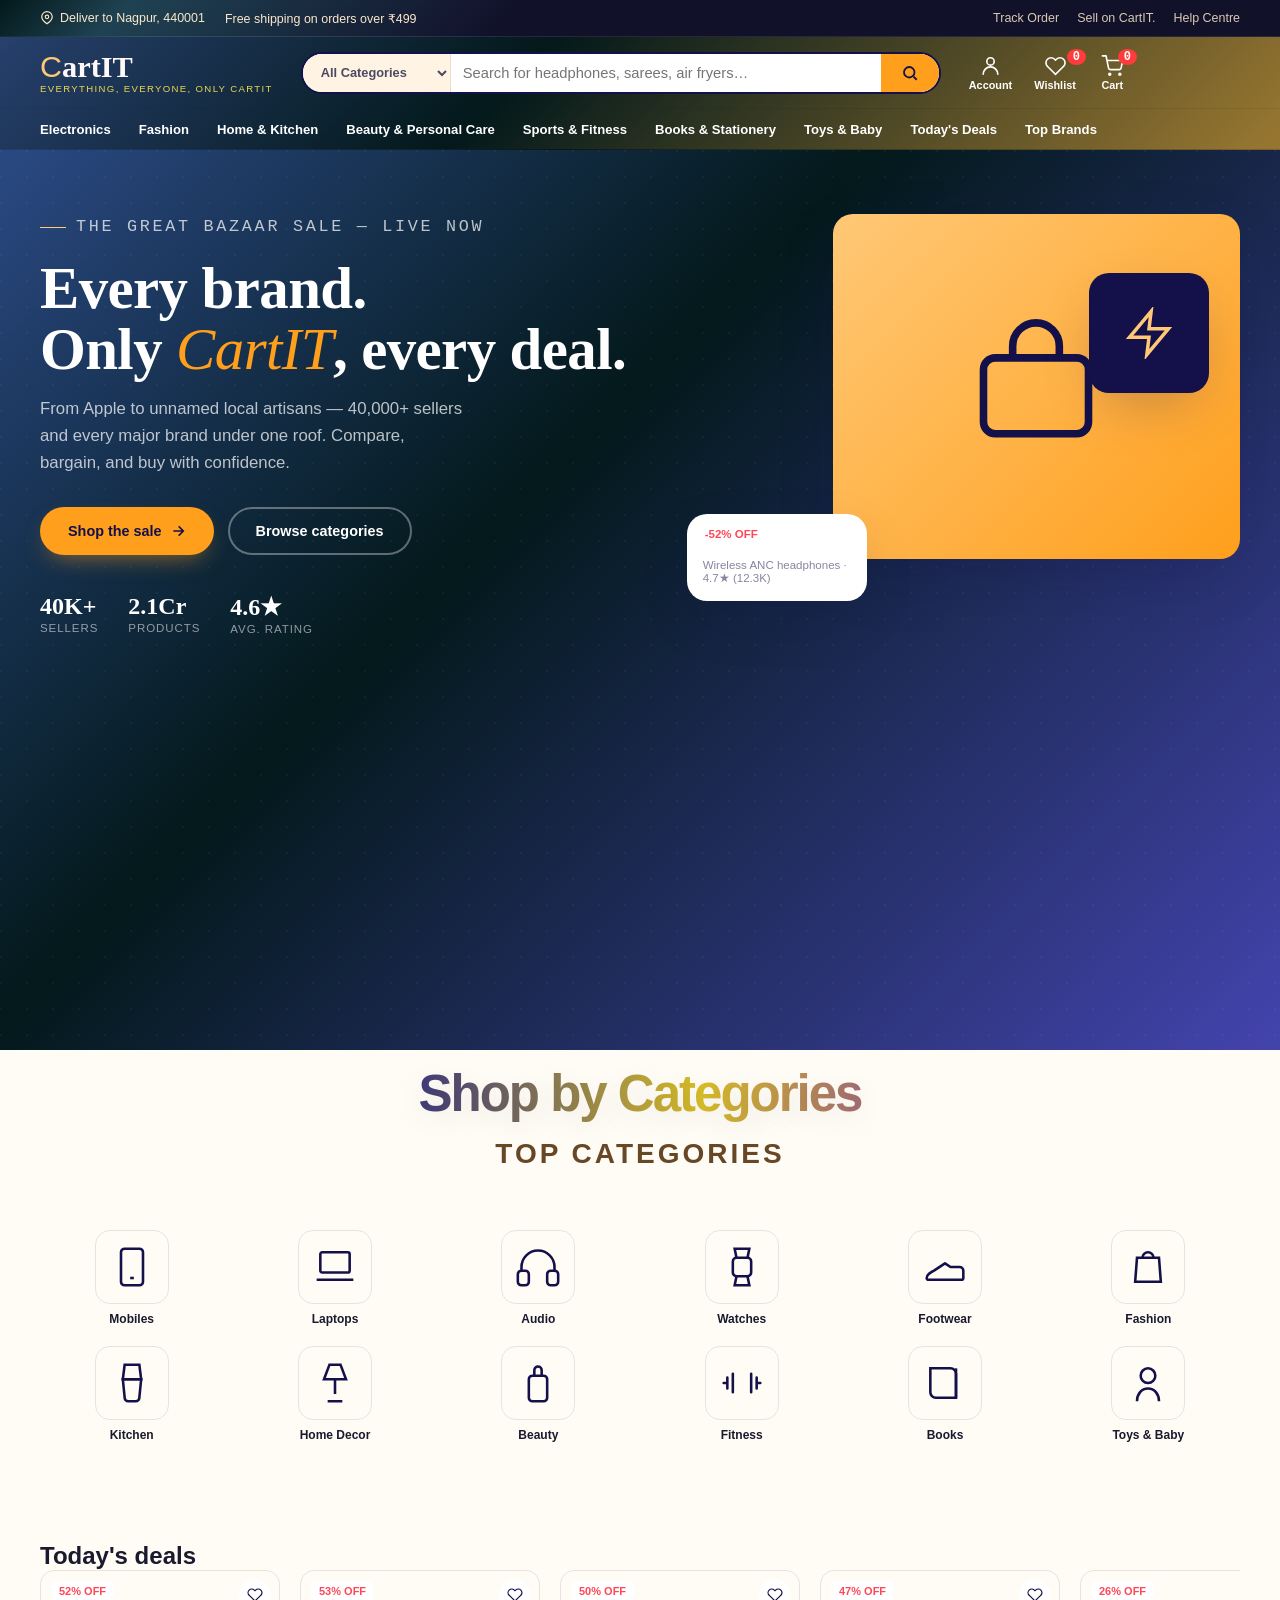
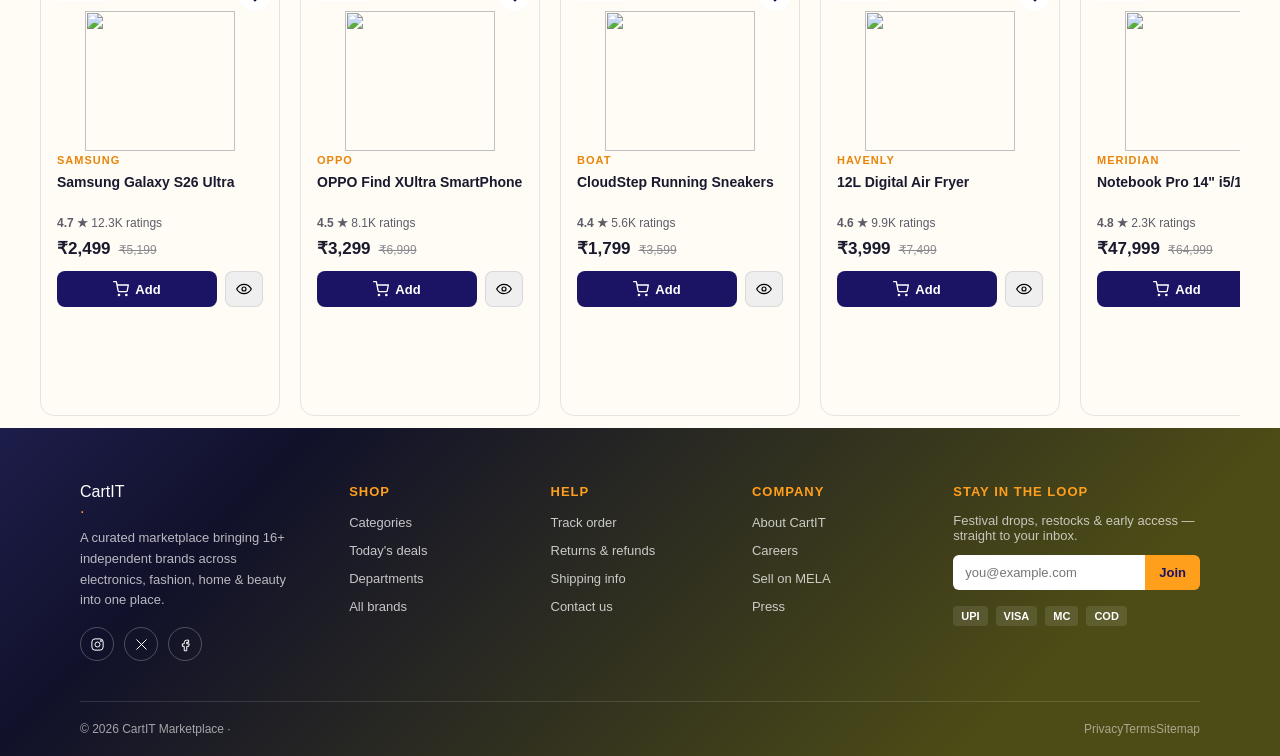
==== commit 6994e17b: "final commit" ====
--- a/CartIt.html
+++ b/CartIt.html
@@ -5,7 +5,6 @@
     <meta name="viewport" content="width=device-width, initial-scale=1.0">
     <title>CartIt</title>
     <link rel="stylesheet" href="style.css">
-    <link href="https://fonts.googleapis.com/css2?family=Inter:wght@400;500;600;700;800&display=swap" rel="stylesheet">
 </head>
 <body>
 
--- a/style.css
+++ b/style.css
@@ -686,8 +686,8 @@
 
 .product-card:hover{
   box-shadow:0 14px 28px rgba(20,16,74,.12);
-  transform:translateX(-3px);
-  transform:translateY(-9px);
+  transform:translateY(-3px);
+  transform: scale(1.02);
 }
 
 
@@ -807,7 +807,13 @@
   object-fit: cover;
   height: 140px;
   width: 150px;
-  transform: translateZ(-9);
+  transition: transform 0.8s ease;
+}
+
+.img-cards:hover{
+  transform: 2s;
+  transform: scale(1.1); /* makes card bigger */
+  transform: translateX(-9);
 }
 
 
